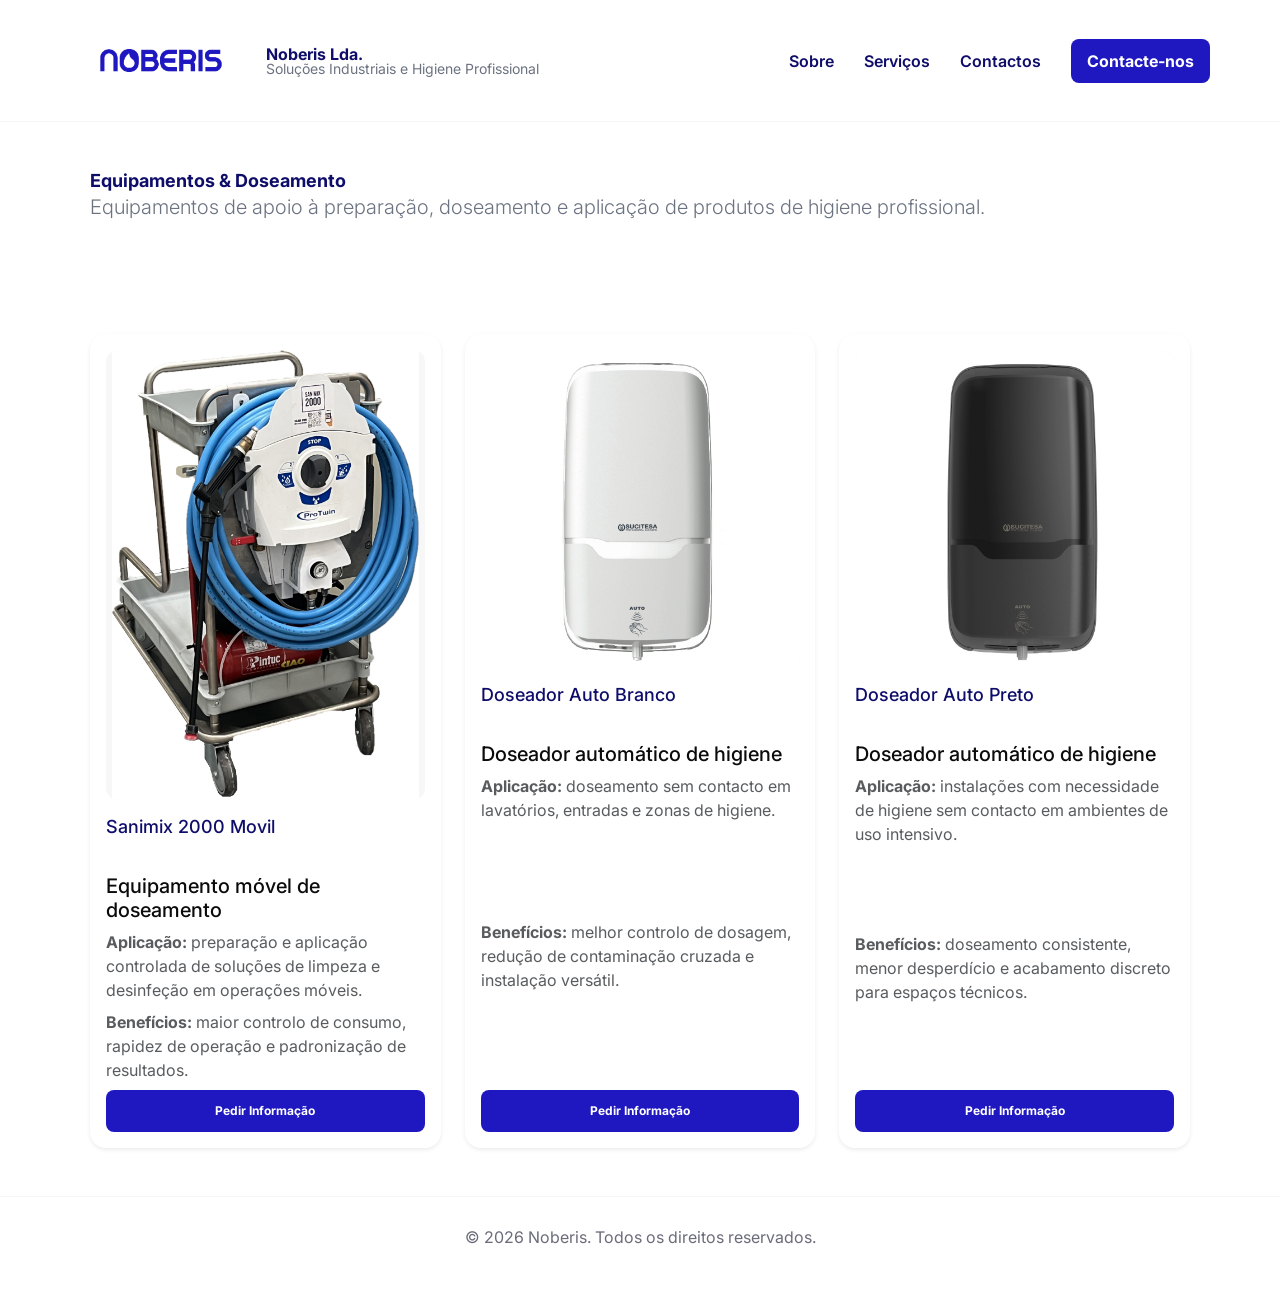
==== accessories.html @ a9bc792e "new category, mobile optimization" ====
<!DOCTYPE html>
<html lang="pt-PT">
  <head>
    <meta charset="UTF-8" />
    <meta name="viewport" content="width=device-width, initial-scale=1.0" />
    <title>Noberis – Equipamentos e Doseamento</title>
    <meta
      name="description"
      content="Equipamentos e sistemas de doseamento Sucitesa para operações de higiene profissional."
    />
    <link rel="preconnect" href="https://fonts.gstatic.com" crossorigin />
    <link
      href="https://fonts.googleapis.com/css2?family=Inter:wght@300;400;600;700;800&display=swap"
      rel="stylesheet"
    />
    <link
      rel="stylesheet"
      href="https://cdn.jsdelivr.net/npm/bootstrap@5.3.0/dist/css/bootstrap.min.css"
    />
    <link rel="stylesheet" href="style.css" />
    <link rel="icon" type="image/png" href="imagens/favicon.png" />
  </head>

  <body>
    <header class="site-header">
      <div class="container nav">
        <div style="display: flex; align-items: center; gap: 14px">
          <a href="index.html#servicos"
            ><img src="imagens/logotipo.png" alt="Noberis logo" class="logo"
          /></a>
          <div style="display: flex; flex-direction: column; line-height: 1">
            <strong style="color: var(--accent)">Noberis Lda.</strong>
            <small class="muted"
              >Soluções Industriais e Higiene Profissional</small
            >
          </div>
        </div>

        <div class="nav-right">
          <nav aria-label="Primary">
            <a href="index.html#sobre">Sobre</a>
            <a href="index.html#servicos">Serviços</a>
            <a href="index.html#contactos">Contactos</a>
          </nav>
          <a class="cta" href="index.html#contactos">Contacte-nos</a>
        </div>
      </div>
    </header>

    <header class="categoria-header">
      <div class="container py-5">
        <h1 class="fw-bold">Equipamentos & Doseamento</h1>
        <p class="lead">
          Equipamentos de apoio à preparação, doseamento e aplicação de produtos
          de higiene profissional.
        </p>
      </div>
    </header>

    <section class="container py-5">
      <div class="row g-4">
        <div class="col-md-6 col-lg-4">
          <div class="product-card p-3 shadow-sm rounded-4">
            <img
              src="imagens/Sucitesa/Sanimix 2000 Movil.jpg"
              loading="lazy" decoding="async" class="product-img"
              alt="Sanimix 2000 Movil"
            />
            <h4 class="mt-3">Sanimix 2000 Movil</h4>
            <h5 class="mt-2">Equipamento móvel de doseamento</h5>
            <p class="text-muted mb-2">
              <strong>Aplicação:</strong> preparação e aplicação controlada de
              soluções de limpeza e desinfeção em operações móveis.
            </p>
            <p class="text-muted mb-2">
              <strong>Benefícios:</strong> maior controlo de consumo, rapidez de
              operação e padronização de resultados.
            </p>
            <a href="index.html#contactos" class="btn">Pedir Informação</a>
          </div>
        </div>

        <div class="col-md-6 col-lg-4">
          <div class="product-card p-3 shadow-sm rounded-4">
            <img
              src="imagens/Sucitesa/Doseadores/Auto Branco.jpg"
              loading="lazy" decoding="async" class="product-img"
              alt="Doseador Auto Branco"
            />
            <h4 class="mt-3">Doseador Auto Branco</h4>
            <h5 class="mt-2">Doseador automático de higiene</h5>
            <p class="text-muted mb-2">
              <strong>Aplicação:</strong> doseamento sem contacto em lavatórios,
              entradas e zonas de higiene.
            </p>
            <p class="text-muted mb-2">
              <strong>Benefícios:</strong> melhor controlo de dosagem, redução
              de contaminação cruzada e instalação versátil.
            </p>
            <a href="index.html#contactos" class="btn">Pedir Informação</a>
          </div>
        </div>

        <div class="col-md-6 col-lg-4">
          <div class="product-card p-3 shadow-sm rounded-4">
            <img
              src="imagens/Sucitesa/Doseadores/Auto Preto.jpg"
              loading="lazy" decoding="async" class="product-img"
              alt="Doseador Auto Preto"
            />
            <h4 class="mt-3">Doseador Auto Preto</h4>
            <h5 class="mt-2">Doseador automático de higiene</h5>
            <p class="text-muted mb-2">
              <strong>Aplicação:</strong> instalações com necessidade de higiene
              sem contacto em ambientes de uso intensivo.
            </p>
            <p class="text-muted mb-2">
              <strong>Benefícios:</strong> doseamento consistente, menor
              desperdício e acabamento discreto para espaços técnicos.
            </p>
            <a href="index.html#contactos" class="btn">Pedir Informação</a>
          </div>
        </div>
      </div>
    </section>

    <footer>
      <div class="container">
        <p>© 2026 Noberis. Todos os direitos reservados.</p>
      </div>
    </footer>

    <script src="https://cdn.jsdelivr.net/npm/bootstrap@5.3.0/dist/js/bootstrap.bundle.min.js"></script>
  </body>
</html>
---- style.css ----
:root {
  --primary: #1f18c0;
  --accent: #0f0d6a;
  --muted: #6b7280;
  --bg: #ffffff;
  --card: #ffffff;
  --radius: 10px;
  --container: 1140px;
}
html {
  scroll-behavior: smooth;
}
* {
  box-sizing: border-box;
}

body {
  font-family: "Inter", system-ui, -apple-system, "Segoe UI", Roboto,
    "Helvetica Neue", Arial;
  margin: 0;
  color: #0b0b0b;
  background: var(--bg);
  -webkit-font-smoothing: antialiased;
  -moz-osx-font-smoothing: grayscale;
}

.container {
  width: 100%;
  max-width: var(--container);
  margin: 0 auto;
  padding: 0 20px;
}

/* NAVBAR */
.site-header {
  position: sticky;
  top: 0;
  z-index: 60;
  background: rgba(255, 255, 255, 0.9);
  backdrop-filter: saturate(120%) blur(6px);
  border-bottom: 1px solid rgba(15, 15, 15, 0.04);
}

.nav {
  display: flex;
  align-items: center;
  justify-content: space-between;
  padding: 18px 0;
}

.logo {
  height: 85px;
}
nav a {
  margin-left: 26px;
  text-decoration: none;
  color: var(--accent);
  font-weight: 600;
  transition: 100ms;
}
nav a:hover {
  color: var(--bg);
  background-color: var(--primary);
  border-radius: 8px;
  padding: 9px;
  transition: 100ms;
}

.nav-right {
  display: flex;
  align-items: center;
  gap: 12px;
}

.cta {
  background: var(--primary);
  color: #fff;
  padding: 10px 16px;
  border-radius: 8px;
  text-decoration: none;
  font-weight: 700;
  margin-left: 18px;
}

/* HERO */
#hero {
  min-height: 62vh;
  display: flex;
  align-items: center;
}

.hero-grid {
  display: grid;
  grid-template-columns: 1fr 420px;
  gap: 40px;
  align-items: center;
}

.hero-title {
  font-size: clamp(28px, 4vw, 44px);
  line-height: 1.03;
  margin: 0;
  color: var(--accent);
  font-weight: 800;
}

.hero-sub {
  margin-top: 12px;
  color: var(--muted);
  max-width: 48ch;
}

.hero-card {
  background: linear-gradient(
    180deg,
    rgba(255, 255, 255, 0.98),
    rgba(255, 255, 255, 0.9)
  );
  padding: 20px;
  border-radius: 12px;
  box-shadow: 0 10px 30px rgba(18, 18, 20, 0.06);
}

.hero-cta {
  display: inline-block;
  margin-top: 16px;
}

/* SERVICES */
#servicos {
  padding: 64px 0;
}

.section-title {
  font-weight: 700;
  color: var(--accent);
  margin-bottom: 18px;
}

.grid {
  display: grid;
  grid-template-columns: repeat(auto-fit, minmax(220px, 1fr));
  gap: 20px;
}

.service {
  background: var(--card);
  border-radius: 12px;
  padding: 18px;
  box-shadow: 0 8px 20px rgba(12, 13, 20, 0.06);
  display: flex;
  flex-direction: column;
  align-items: flex-start;
  transition: 100ms;
}

.service-link {
  text-decoration: none;
  color: inherit;
  display: block;
}

.service-link:hover .service {
  transform: translateY(-6px);
  box-shadow: 0 14px 30px rgba(12, 13, 20, 0.12);
  transition: 200ms;
}

.service img {
  width: 100%;
  height: 160px;
  object-fit: cover;
  border-radius: 8px;
  margin-bottom: 12px;
}

.service h3 {
  margin: 0;
  font-size: 18px;
  color: var(--accent);
}

.service p {
  color: var(--muted);
  margin-top: 8px;
}

/* ABOUT */
#sobre {
  padding: 64px 0;
}

.about {
  display: grid;
  grid-template-columns: 1fr 380px;
  gap: 36px;
  align-items: center;
}

.about p {
  color: var(--muted);
  line-height: 1.6;
}

/* CONTACT */
#contactos {
  padding: 64px 0;
  background: #fbfbff;
  border-top: 1px solid rgba(0, 0, 0, 0.03);
}

.contact-grid {
  display: grid;
  grid-template-columns: 1fr 420px;
  gap: 28px;
}

form {
  display: flex;
  flex-direction: column;
  gap: 12px;
}

input,
textarea {
  padding: 14px;
  border-radius: 8px;
  border: 1px solid #e6e6e9;
  font-size: 15px;
}

textarea {
  min-height: 130px;
  resize: vertical;
}

.btn {
  background: var(--primary);
  color: #fff;
  padding: 12px 16px;
  border-radius: 8px;
  border: none;
  font-weight: 700;
  font-size: 12px;
  cursor: pointer;
  transition: 100ms;
}
.btn:hover {
  background-color: var(--bg);
  color: var(--primary);
  border: 2px solid var(--primary);
  transition: 100ms;
}

.contact-info {
  background: transparent;
  padding: 16px;
  border-radius: 8px;
}

.small {
  color: var(--muted);
  font-size: 14px;
}

/* FOOTER */
footer {
  padding: 28px 0;
  text-align: center;
  color: #6b6b7a;
  border-top: 1px solid rgba(0, 0, 0, 0.03);
}

/* RESPONSIVE */
@media (max-width: 900px) {
  .hero-grid,
  .contact-grid,
  .about {
    grid-template-columns: 1fr;
  }

  .nav {
    flex-wrap: wrap;
    gap: 12px;
  }

  .nav-right {
    width: 100%;
    justify-content: flex-end;
    gap: 8px;
  }

  nav {
    display: flex;
    flex-wrap: wrap;
    justify-content: flex-end;
    gap: 8px;
  }

  nav a {
    display: inline-block;
    margin-left: 0;
    font-size: 14px;
    padding: 6px 8px;
    border-radius: 6px;
  }

  .cta {
    display: inline-block;
    margin-left: 0;
    padding: 8px 12px;
    font-size: 12px;
  }

  .logo {
    height: 52px;
  }
}

@media (max-width: 520px) {
  .hero-title {
    font-size: 26px;
  }
}

/* Utility */
.muted {
  color: var(--muted);
}

a {
  text-decoration: none;
}

.categoria-header h1,
.product-card h4 {
  margin: 0;
  font-size: 18px;
  color: var(--accent);
}
.categoria-header p,
.product-card p {
  color: var(--muted);
}
.product-card {
  height: 100%;
  display: flex;
  flex-direction: column;
}

.product-card h4 {
  min-height: 50px; /* Garante títulos alinhados */
}

.product-card p.text-muted {
  flex-grow: 1; /* Empurra o conteúdo para ocupar espaço */
}

.product-card .btn {
  margin-top: auto;
}

.product-img {
  width: 100%;
  max-height: 450px;
  object-fit: contain;
  border-radius: 12px;
  background: #f7f7f7;
}
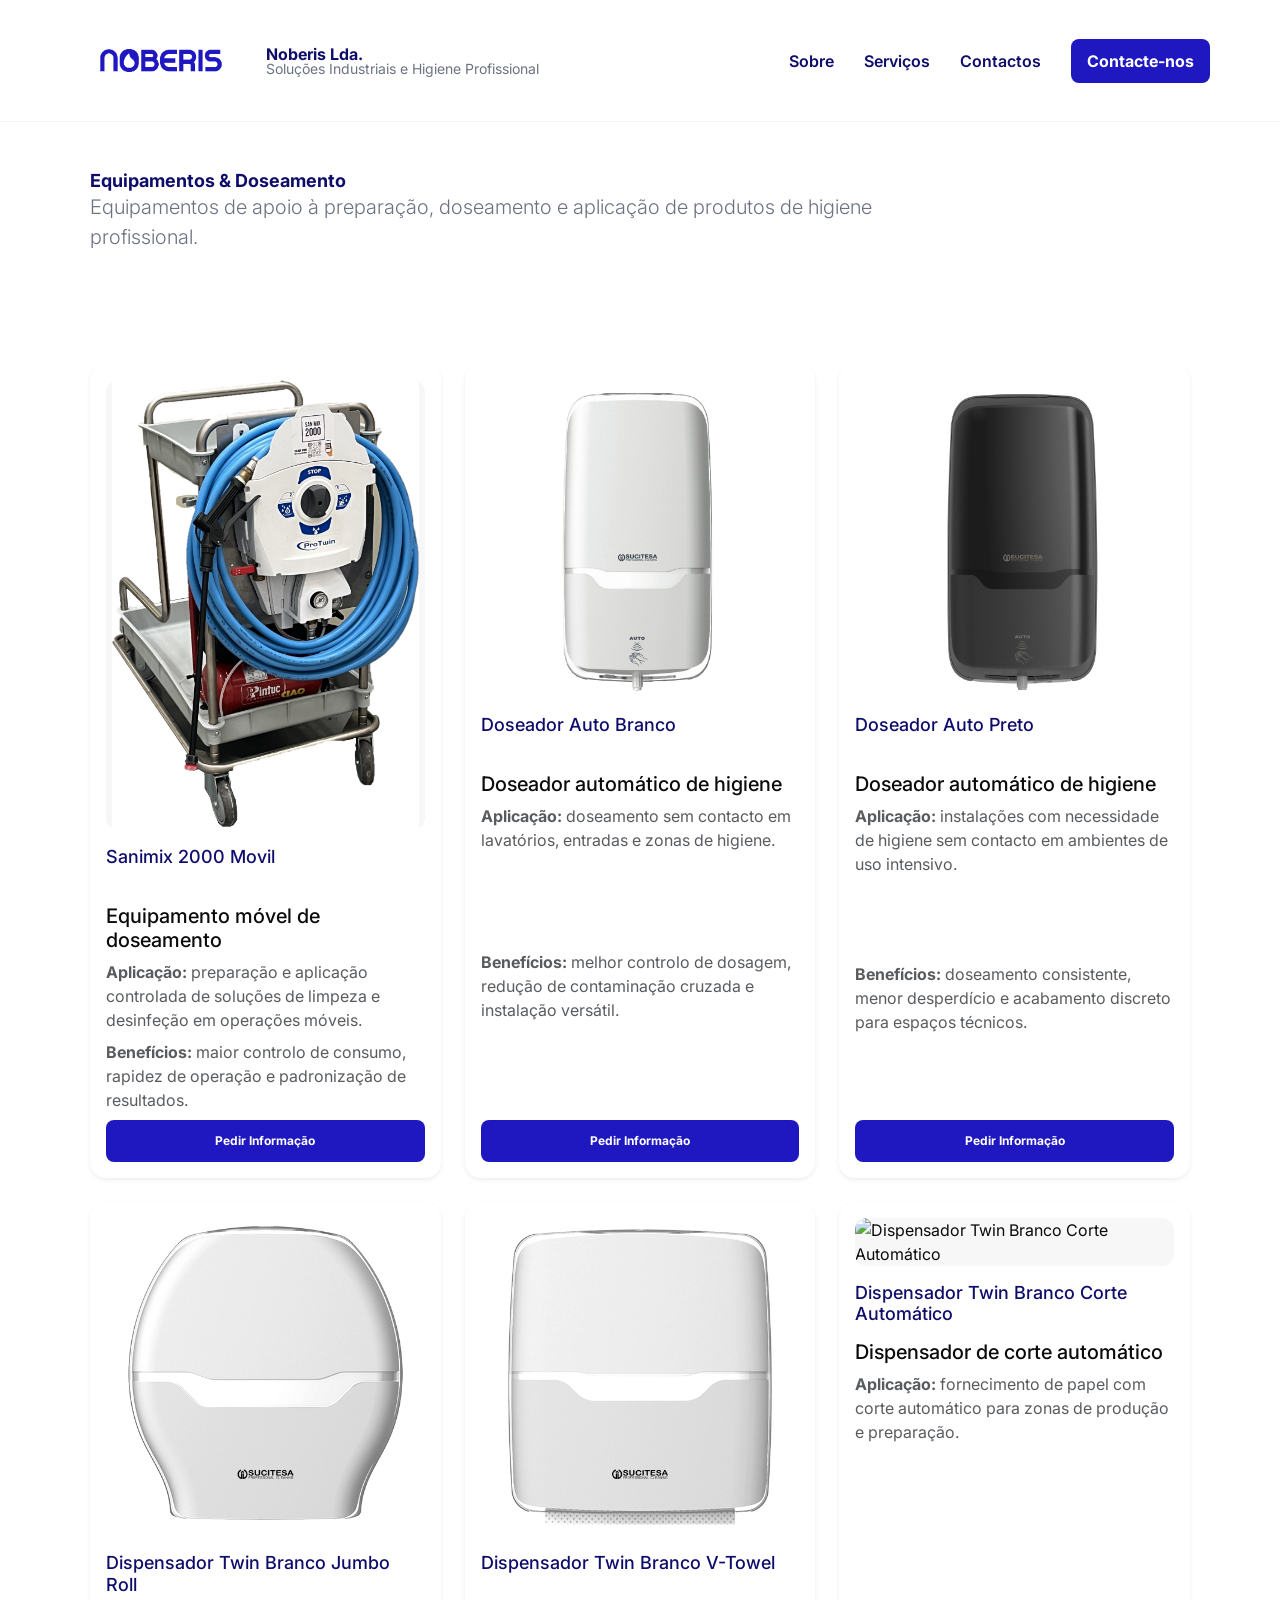
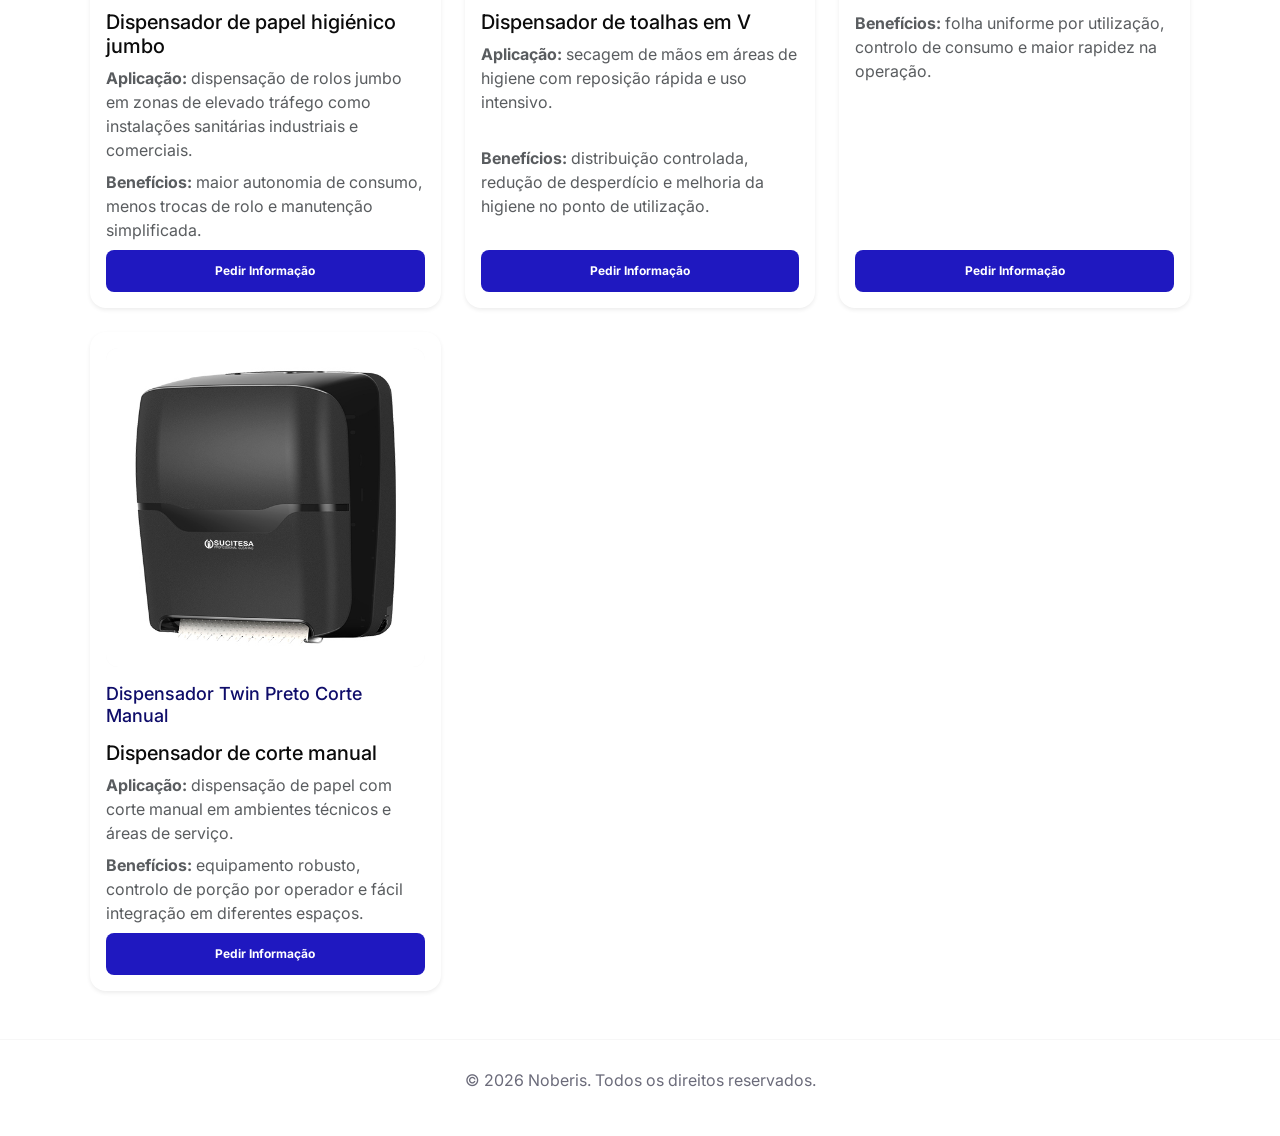
==== commit 083931ba: "add products and organized css file" ====
--- a/accessories.html
+++ b/accessories.html
@@ -121,6 +121,91 @@
             <a href="index.html#contactos" class="btn">Pedir Informação</a>
           </div>
         </div>
+
+        <div class="col-md-6 col-lg-4">
+          <div class="product-card p-3 shadow-sm rounded-4">
+            <img
+              src="imagens/Sucitesa/Doseadores/rolo-papel-preto.jpg"
+              loading="lazy" decoding="async" class="product-img"
+              alt="Dispensador Twin Branco Jumbo Roll"
+            />
+            <h4 class="mt-3">Dispensador Twin Branco Jumbo Roll</h4>
+            <h5 class="mt-2">Dispensador de papel higiénico jumbo</h5>
+            <p class="text-muted mb-2">
+              <strong>Aplicação:</strong> dispensação de rolos jumbo em zonas de
+              elevado tráfego como instalações sanitárias industriais e
+              comerciais.
+            </p>
+            <p class="text-muted mb-2">
+              <strong>Benefícios:</strong> maior autonomia de consumo, menos
+              trocas de rolo e manutenção simplificada.
+            </p>
+            <a href="index.html#contactos" class="btn">Pedir Informação</a>
+          </div>
+        </div>
+
+        <div class="col-md-6 col-lg-4">
+          <div class="product-card p-3 shadow-sm rounded-4">
+            <img
+              src="imagens/Sucitesa/Doseadores/v-towel-branco.jpg"
+              loading="lazy" decoding="async" class="product-img"
+              alt="Dispensador Twin Branco V-Towel"
+            />
+            <h4 class="mt-3">Dispensador Twin Branco V-Towel</h4>
+            <h5 class="mt-2">Dispensador de toalhas em V</h5>
+            <p class="text-muted mb-2">
+              <strong>Aplicação:</strong> secagem de mãos em áreas de higiene
+              com reposição rápida e uso intensivo.
+            </p>
+            <p class="text-muted mb-2">
+              <strong>Benefícios:</strong> distribuição controlada, redução de
+              desperdício e melhoria da higiene no ponto de utilização.
+            </p>
+            <a href="index.html#contactos" class="btn">Pedir Informação</a>
+          </div>
+        </div>
+
+        <div class="col-md-6 col-lg-4">
+          <div class="product-card p-3 shadow-sm rounded-4">
+            <img
+              src="https://www.sucitesa.com/wp-content/uploads/607858.jpg"
+              loading="lazy" decoding="async" class="product-img"
+              alt="Dispensador Twin Branco Corte Automático"
+            />
+            <h4 class="mt-3">Dispensador Twin Branco Corte Automático</h4>
+            <h5 class="mt-2">Dispensador de corte automático</h5>
+            <p class="text-muted mb-2">
+              <strong>Aplicação:</strong> fornecimento de papel com corte
+              automático para zonas de produção e preparação.
+            </p>
+            <p class="text-muted mb-2">
+              <strong>Benefícios:</strong> folha uniforme por utilização,
+              controlo de consumo e maior rapidez na operação.
+            </p>
+            <a href="index.html#contactos" class="btn">Pedir Informação</a>
+          </div>
+        </div>
+
+        <div class="col-md-6 col-lg-4">
+          <div class="product-card p-3 shadow-sm rounded-4">
+            <img
+              src="imagens/Sucitesa/Doseadores/paper-dispenser-black.jpg"
+              loading="lazy" decoding="async" class="product-img"
+              alt="Dispensador Twin Preto Corte Manual"
+            />
+            <h4 class="mt-3">Dispensador Twin Preto Corte Manual</h4>
+            <h5 class="mt-2">Dispensador de corte manual</h5>
+            <p class="text-muted mb-2">
+              <strong>Aplicação:</strong> dispensação de papel com corte manual
+              em ambientes técnicos e áreas de serviço.
+            </p>
+            <p class="text-muted mb-2">
+              <strong>Benefícios:</strong> equipamento robusto, controlo de
+              porção por operador e fácil integração em diferentes espaços.
+            </p>
+            <a href="index.html#contactos" class="btn">Pedir Informação</a>
+          </div>
+        </div>
       </div>
     </section>
 
--- a/style.css
+++ b/style.css
@@ -7,17 +7,19 @@
   --radius: 10px;
   --container: 1140px;
 }
+
 html {
   scroll-behavior: smooth;
 }
+
 * {
   box-sizing: border-box;
 }
 
 body {
-  font-family: "Inter", system-ui, -apple-system, "Segoe UI", Roboto,
-    "Helvetica Neue", Arial;
   margin: 0;
+  overflow-x: hidden;
+  font-family: "Inter", system-ui, -apple-system, "Segoe UI", Roboto, "Helvetica Neue", Arial;
   color: #0b0b0b;
   background: var(--bg);
   -webkit-font-smoothing: antialiased;
@@ -31,7 +33,7 @@
   padding: 0 20px;
 }
 
-/* NAVBAR */
+/* ==================== NAVBAR ==================== */
 .site-header {
   position: sticky;
   top: 0;
@@ -45,24 +47,27 @@
   display: flex;
   align-items: center;
   justify-content: space-between;
+  gap: 24px;
   padding: 18px 0;
 }
 
 .logo {
   height: 85px;
 }
+
 nav a {
   margin-left: 26px;
+  font-weight: 600;
   text-decoration: none;
   color: var(--accent);
-  font-weight: 600;
   transition: 100ms;
 }
+
 nav a:hover {
+  padding: 9px;
   color: var(--bg);
   background-color: var(--primary);
   border-radius: 8px;
-  padding: 9px;
   transition: 100ms;
 }
 
@@ -73,50 +78,46 @@
 }
 
 .cta {
+  margin-left: 18px;
+  padding: 10px 16px;
+  font-weight: 700;
+  text-decoration: none;
+  color: #fff;
   background: var(--primary);
-  color: #fff;
-  padding: 10px 16px;
   border-radius: 8px;
-  text-decoration: none;
-  font-weight: 700;
-  margin-left: 18px;
-}
-
-/* HERO */
+}
+
+/* ==================== HERO ==================== */
 #hero {
-  min-height: 62vh;
   display: flex;
   align-items: center;
+  min-height: 62vh;
 }
 
 .hero-grid {
   display: grid;
   grid-template-columns: 1fr 420px;
+  align-items: center;
   gap: 40px;
-  align-items: center;
 }
 
 .hero-title {
+  margin: 0;
   font-size: clamp(28px, 4vw, 44px);
+  font-weight: 800;
   line-height: 1.03;
-  margin: 0;
   color: var(--accent);
-  font-weight: 800;
 }
 
 .hero-sub {
+  max-width: 48ch;
   margin-top: 12px;
   color: var(--muted);
-  max-width: 48ch;
 }
 
 .hero-card {
-  background: linear-gradient(
-    180deg,
-    rgba(255, 255, 255, 0.98),
-    rgba(255, 255, 255, 0.9)
-  );
   padding: 20px;
+  background: linear-gradient(180deg, rgba(255, 255, 255, 0.98), rgba(255, 255, 255, 0.9));
   border-radius: 12px;
   box-shadow: 0 10px 30px rgba(18, 18, 20, 0.06);
 }
@@ -126,15 +127,23 @@
   margin-top: 16px;
 }
 
-/* SERVICES */
+.hero-image {
+  width: 100%;
+  height: 320px;
+  object-fit: cover;
+  border-radius: 12px;
+  box-shadow: 0 12px 30px rgba(8, 6, 40, 0.08);
+}
+
+/* ==================== SERVICES ==================== */
 #servicos {
   padding: 64px 0;
 }
 
 .section-title {
+  margin-bottom: 18px;
   font-weight: 700;
   color: var(--accent);
-  margin-bottom: 18px;
 }
 
 .grid {
@@ -144,20 +153,20 @@
 }
 
 .service {
-  background: var(--card);
-  border-radius: 12px;
-  padding: 18px;
-  box-shadow: 0 8px 20px rgba(12, 13, 20, 0.06);
   display: flex;
   flex-direction: column;
   align-items: flex-start;
+  padding: 18px;
+  background: var(--card);
+  border-radius: 12px;
+  box-shadow: 0 8px 20px rgba(12, 13, 20, 0.06);
   transition: 100ms;
 }
 
 .service-link {
+  display: block;
   text-decoration: none;
   color: inherit;
-  display: block;
 }
 
 .service-link:hover .service {
@@ -169,9 +178,9 @@
 .service img {
   width: 100%;
   height: 160px;
+  margin-bottom: 12px;
   object-fit: cover;
   border-radius: 8px;
-  margin-bottom: 12px;
 }
 
 .service h3 {
@@ -181,11 +190,11 @@
 }
 
 .service p {
+  margin-top: 8px;
   color: var(--muted);
-  margin-top: 8px;
-}
-
-/* ABOUT */
+}
+
+/* ==================== ABOUT ==================== */
 #sobre {
   padding: 64px 0;
 }
@@ -193,16 +202,24 @@
 .about {
   display: grid;
   grid-template-columns: 1fr 380px;
+  align-items: center;
   gap: 36px;
-  align-items: center;
 }
 
 .about p {
+  line-height: 1.6;
   color: var(--muted);
-  line-height: 1.6;
-}
-
-/* CONTACT */
+}
+
+.about-image {
+  width: 100%;
+  height: 260px;
+  object-fit: cover;
+  border-radius: 12px;
+  box-shadow: 0 12px 30px rgba(8, 6, 40, 0.06);
+}
+
+/* ==================== CONTACT ==================== */
 #contactos {
   padding: 64px 0;
   background: #fbfbff;
@@ -223,10 +240,11 @@
 
 input,
 textarea {
+  width: 100%;
   padding: 14px;
+  font-size: 15px;
+  border: 1px solid #e6e6e9;
   border-radius: 8px;
-  border: 1px solid #e6e6e9;
-  font-size: 15px;
 }
 
 textarea {
@@ -235,35 +253,36 @@
 }
 
 .btn {
+  padding: 12px 16px;
+  font-size: 12px;
+  font-weight: 700;
+  color: #fff;
   background: var(--primary);
-  color: #fff;
-  padding: 12px 16px;
+  border: none;
   border-radius: 8px;
-  border: none;
-  font-weight: 700;
-  font-size: 12px;
   cursor: pointer;
   transition: 100ms;
 }
+
 .btn:hover {
+  color: var(--primary);
   background-color: var(--bg);
-  color: var(--primary);
   border: 2px solid var(--primary);
   transition: 100ms;
 }
 
 .contact-info {
+  padding: 16px;
   background: transparent;
-  padding: 16px;
   border-radius: 8px;
 }
 
 .small {
+  font-size: 14px;
   color: var(--muted);
-  font-size: 14px;
-}
-
-/* FOOTER */
+}
+
+/* ==================== FOOTER ==================== */
 footer {
   padding: 28px 0;
   text-align: center;
@@ -271,37 +290,127 @@
   border-top: 1px solid rgba(0, 0, 0, 0.03);
 }
 
-/* RESPONSIVE */
+/* ==================== UTILITY ==================== */
+.muted {
+  color: var(--muted);
+}
+
+a {
+  text-decoration: none;
+}
+
+.categoria-header h1,
+.product-card h4 {
+  margin: 0;
+  font-size: 18px;
+  color: var(--accent);
+}
+
+.categoria-header p,
+.product-card p {
+  color: var(--muted);
+}
+
+.categoria-header .lead {
+  max-width: 70ch;
+}
+
+.product-card {
+  display: flex;
+  flex-direction: column;
+  height: 100%;
+}
+
+.product-card h4 {
+  min-height: 50px;
+}
+
+.product-card p.text-muted {
+  flex-grow: 1;
+}
+
+.product-card .btn {
+  margin-top: auto;
+}
+
+.product-img {
+  width: 100%;
+  max-height: 450px;
+  object-fit: contain;
+  background: #f7f7f7;
+  border-radius: 12px;
+}
+
+/* ==================== RESPONSIVE ==================== */
+@media (max-width: 1100px) {
+  .hero-grid,
+  .about,
+  .contact-grid {
+    gap: 22px;
+  }
+
+  .hero-grid {
+    grid-template-columns: 1fr 360px;
+  }
+
+  .about {
+    grid-template-columns: 1fr 330px;
+  }
+}
+
 @media (max-width: 900px) {
+  .container {
+    padding: 0 16px;
+  }
+
   .hero-grid,
   .contact-grid,
   .about {
     grid-template-columns: 1fr;
   }
 
+  #hero {
+    min-height: auto;
+    padding: 26px 0 16px;
+  }
+
+  #sobre,
+  #servicos,
+  #contactos {
+    padding: 44px 0;
+  }
+
+  .section-title {
+    margin-bottom: 14px;
+  }
+
   .nav {
-    flex-wrap: wrap;
-    gap: 12px;
+    display: flex;
+    flex-direction: column;
+    align-items: flex-start;
+    gap: 10px;
+    padding: 14px 0;
   }
 
   .nav-right {
     width: 100%;
-    justify-content: flex-end;
+    justify-content: space-between;
+    flex-wrap: wrap;
     gap: 8px;
   }
 
   nav {
     display: flex;
     flex-wrap: wrap;
-    justify-content: flex-end;
+    justify-content: flex-start;
     gap: 8px;
   }
 
   nav a {
     display: inline-block;
     margin-left: 0;
+    padding: 6px 8px;
     font-size: 14px;
-    padding: 6px 8px;
     border-radius: 6px;
   }
 
@@ -315,55 +424,99 @@
   .logo {
     height: 52px;
   }
+
+  .hero-card {
+    margin-top: 14px;
+    padding: 16px;
+  }
+
+  .hero-image {
+    height: 250px;
+  }
+
+  .about-image {
+    height: 220px;
+  }
+
+  .contact-info {
+    padding: 12px 0;
+  }
+
+  .product-img {
+    max-height: 320px;
+  }
+}
+
+@media (max-width: 700px) {
+  .nav > div:first-child {
+    width: 100%;
+    gap: 10px !important;
+  }
+
+  .nav > div:first-child small {
+    display: block;
+    line-height: 1.2 !important;
+  }
+
+  .nav-right {
+    flex-direction: column;
+    align-items: flex-start;
+  }
+
+  nav {
+    width: 100%;
+  }
+
+  nav a {
+    font-size: 13px;
+  }
+
+  .cta {
+    width: 100%;
+    padding: 10px 12px;
+    text-align: center;
+  }
+
+  .grid {
+    gap: 14px;
+  }
+
+  .service {
+    padding: 14px;
+  }
+
+  .service img {
+    height: 150px;
+  }
 }
 
 @media (max-width: 520px) {
+  .container {
+    padding: 0 14px;
+  }
+
   .hero-title {
-    font-size: 26px;
-  }
-}
-
-/* Utility */
-.muted {
-  color: var(--muted);
-}
-
-a {
-  text-decoration: none;
-}
-
-.categoria-header h1,
-.product-card h4 {
-  margin: 0;
-  font-size: 18px;
-  color: var(--accent);
-}
-.categoria-header p,
-.product-card p {
-  color: var(--muted);
-}
-.product-card {
-  height: 100%;
-  display: flex;
-  flex-direction: column;
-}
-
-.product-card h4 {
-  min-height: 50px; /* Garante títulos alinhados */
-}
-
-.product-card p.text-muted {
-  flex-grow: 1; /* Empurra o conteúdo para ocupar espaço */
-}
-
-.product-card .btn {
-  margin-top: auto;
-}
-
-.product-img {
-  width: 100%;
-  max-height: 450px;
-  object-fit: contain;
-  border-radius: 12px;
-  background: #f7f7f7;
-}
+    font-size: 24px;
+    line-height: 1.1;
+  }
+
+  .hero-sub,
+  .about p,
+  .categoria-header .lead {
+    font-size: 15px;
+  }
+
+  .hero-image {
+    height: 220px;
+  }
+
+  input,
+  textarea {
+    padding: 12px;
+  }
+
+  .btn {
+    padding: 11px 14px;
+    font-size: 13px;
+  }
+}
